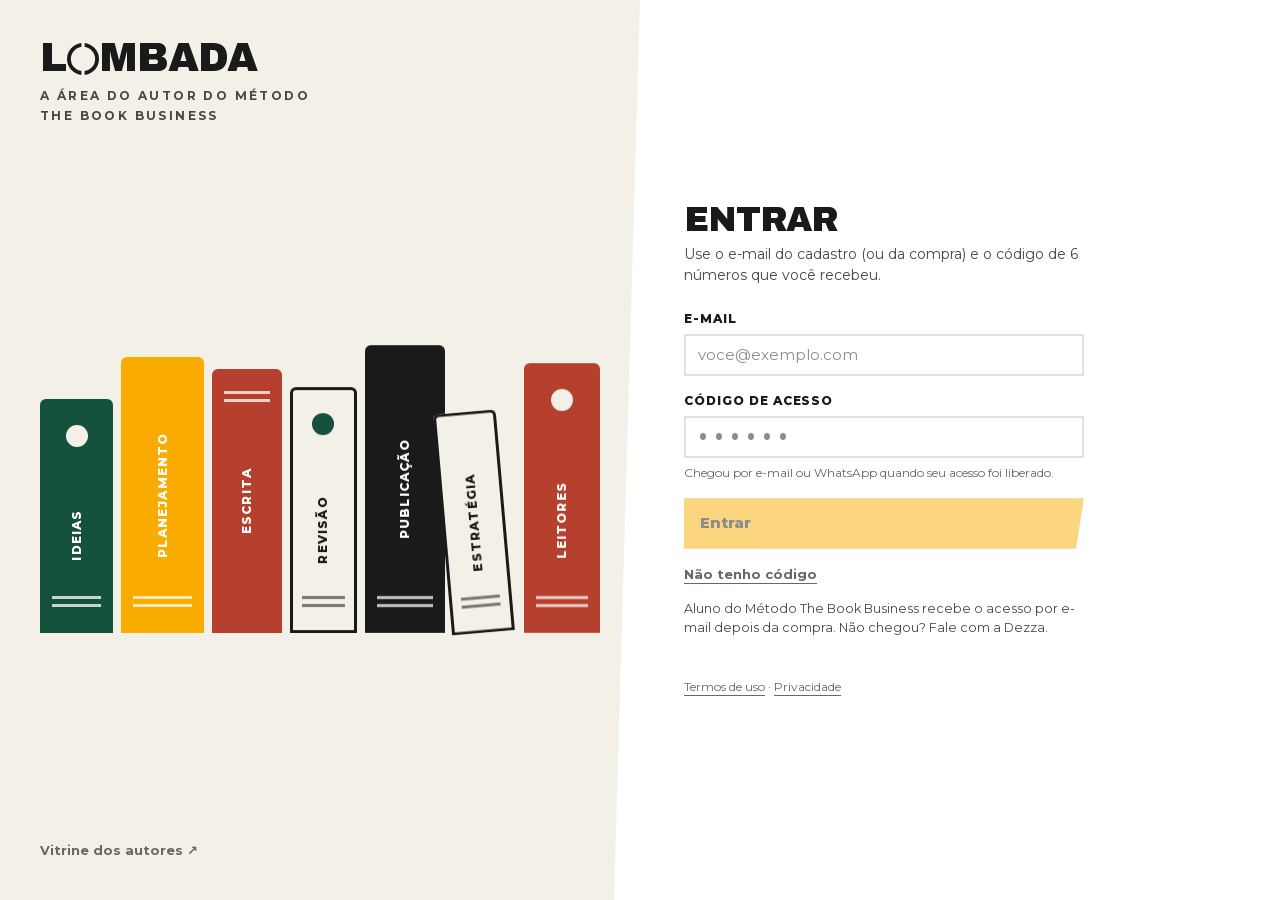
==== index.html @ ae1e1627 "Card: meu texto + paletas" ====
<!doctype html>
<html lang="pt-BR">
  <head>
    <meta charset="UTF-8" />
    <meta name="viewport" content="width=device-width, initial-scale=1.0" />
    <meta name="description" content="LOMBADA: a área do autor do Método The Book Business. Toda semana, o que fazer pelo seu livro." />
    <meta name="theme-color" content="#1a1a1a" />
    <link rel="icon" type="image/svg+xml" href="/favicon.svg" />
    <link rel="preload" href="/fonts/archivo-900-latin.woff2" as="font" type="font/woff2" crossorigin />
    <link rel="preload" href="/fonts/montserrat-400-latin.woff2" as="font" type="font/woff2" crossorigin />
    <style>
@font-face { font-family: 'Archivo'; font-style: normal; font-weight: 700; font-display: swap; src: url('/fonts/archivo-700-latin-ext.woff2') format('woff2'); unicode-range: U+0100-02BA, U+02BD-02C5, U+02C7-02CC, U+02CE-02D7, U+02DD-02FF, U+0304, U+0308, U+0329, U+1D00-1DBF, U+1E00-1E9F, U+1EF2-1EFF, U+2020, U+20A0-20AB, U+20AD-20C0, U+2113, U+2C60-2C7F, U+A720-A7FF; }
@font-face { font-family: 'Archivo'; font-style: normal; font-weight: 700; font-display: swap; src: url('/fonts/archivo-700-latin.woff2') format('woff2'); unicode-range: U+0000-00FF, U+0131, U+0152-0153, U+02BB-02BC, U+02C6, U+02DA, U+02DC, U+0304, U+0308, U+0329, U+2000-206F, U+20AC, U+2122, U+2191, U+2193, U+2212, U+2215, U+FEFF, U+FFFD; }
@font-face { font-family: 'Archivo'; font-style: normal; font-weight: 800; font-display: swap; src: url('/fonts/archivo-800-latin-ext.woff2') format('woff2'); unicode-range: U+0100-02BA, U+02BD-02C5, U+02C7-02CC, U+02CE-02D7, U+02DD-02FF, U+0304, U+0308, U+0329, U+1D00-1DBF, U+1E00-1E9F, U+1EF2-1EFF, U+2020, U+20A0-20AB, U+20AD-20C0, U+2113, U+2C60-2C7F, U+A720-A7FF; }
@font-face { font-family: 'Archivo'; font-style: normal; font-weight: 800; font-display: swap; src: url('/fonts/archivo-800-latin.woff2') format('woff2'); unicode-range: U+0000-00FF, U+0131, U+0152-0153, U+02BB-02BC, U+02C6, U+02DA, U+02DC, U+0304, U+0308, U+0329, U+2000-206F, U+20AC, U+2122, U+2191, U+2193, U+2212, U+2215, U+FEFF, U+FFFD; }
@font-face { font-family: 'Archivo'; font-style: normal; font-weight: 900; font-display: swap; src: url('/fonts/archivo-900-latin-ext.woff2') format('woff2'); unicode-range: U+0100-02BA, U+02BD-02C5, U+02C7-02CC, U+02CE-02D7, U+02DD-02FF, U+0304, U+0308, U+0329, U+1D00-1DBF, U+1E00-1E9F, U+1EF2-1EFF, U+2020, U+20A0-20AB, U+20AD-20C0, U+2113, U+2C60-2C7F, U+A720-A7FF; }
@font-face { font-family: 'Archivo'; font-style: normal; font-weight: 900; font-display: swap; src: url('/fonts/archivo-900-latin.woff2') format('woff2'); unicode-range: U+0000-00FF, U+0131, U+0152-0153, U+02BB-02BC, U+02C6, U+02DA, U+02DC, U+0304, U+0308, U+0329, U+2000-206F, U+20AC, U+2122, U+2191, U+2193, U+2212, U+2215, U+FEFF, U+FFFD; }
@font-face { font-family: 'Montserrat'; font-style: normal; font-weight: 400; font-display: swap; src: url('/fonts/montserrat-400-latin-ext.woff2') format('woff2'); unicode-range: U+0100-02BA, U+02BD-02C5, U+02C7-02CC, U+02CE-02D7, U+02DD-02FF, U+0304, U+0308, U+0329, U+1D00-1DBF, U+1E00-1E9F, U+1EF2-1EFF, U+2020, U+20A0-20AB, U+20AD-20C0, U+2113, U+2C60-2C7F, U+A720-A7FF; }
@font-face { font-family: 'Montserrat'; font-style: normal; font-weight: 400; font-display: swap; src: url('/fonts/montserrat-400-latin.woff2') format('woff2'); unicode-range: U+0000-00FF, U+0131, U+0152-0153, U+02BB-02BC, U+02C6, U+02DA, U+02DC, U+0304, U+0308, U+0329, U+2000-206F, U+20AC, U+2122, U+2191, U+2193, U+2212, U+2215, U+FEFF, U+FFFD; }
@font-face { font-family: 'Montserrat'; font-style: normal; font-weight: 500; font-display: swap; src: url('/fonts/montserrat-500-latin-ext.woff2') format('woff2'); unicode-range: U+0100-02BA, U+02BD-02C5, U+02C7-02CC, U+02CE-02D7, U+02DD-02FF, U+0304, U+0308, U+0329, U+1D00-1DBF, U+1E00-1E9F, U+1EF2-1EFF, U+2020, U+20A0-20AB, U+20AD-20C0, U+2113, U+2C60-2C7F, U+A720-A7FF; }
@font-face { font-family: 'Montserrat'; font-style: normal; font-weight: 500; font-display: swap; src: url('/fonts/montserrat-500-latin.woff2') format('woff2'); unicode-range: U+0000-00FF, U+0131, U+0152-0153, U+02BB-02BC, U+02C6, U+02DA, U+02DC, U+0304, U+0308, U+0329, U+2000-206F, U+20AC, U+2122, U+2191, U+2193, U+2212, U+2215, U+FEFF, U+FFFD; }
@font-face { font-family: 'Montserrat'; font-style: normal; font-weight: 600; font-display: swap; src: url('/fonts/montserrat-600-latin-ext.woff2') format('woff2'); unicode-range: U+0100-02BA, U+02BD-02C5, U+02C7-02CC, U+02CE-02D7, U+02DD-02FF, U+0304, U+0308, U+0329, U+1D00-1DBF, U+1E00-1E9F, U+1EF2-1EFF, U+2020, U+20A0-20AB, U+20AD-20C0, U+2113, U+2C60-2C7F, U+A720-A7FF; }
@font-face { font-family: 'Montserrat'; font-style: normal; font-weight: 600; font-display: swap; src: url('/fonts/montserrat-600-latin.woff2') format('woff2'); unicode-range: U+0000-00FF, U+0131, U+0152-0153, U+02BB-02BC, U+02C6, U+02DA, U+02DC, U+0304, U+0308, U+0329, U+2000-206F, U+20AC, U+2122, U+2191, U+2193, U+2212, U+2215, U+FEFF, U+FFFD; }
@font-face { font-family: 'Montserrat'; font-style: normal; font-weight: 700; font-display: swap; src: url('/fonts/montserrat-700-latin-ext.woff2') format('woff2'); unicode-range: U+0100-02BA, U+02BD-02C5, U+02C7-02CC, U+02CE-02D7, U+02DD-02FF, U+0304, U+0308, U+0329, U+1D00-1DBF, U+1E00-1E9F, U+1EF2-1EFF, U+2020, U+20A0-20AB, U+20AD-20C0, U+2113, U+2C60-2C7F, U+A720-A7FF; }
@font-face { font-family: 'Montserrat'; font-style: normal; font-weight: 700; font-display: swap; src: url('/fonts/montserrat-700-latin.woff2') format('woff2'); unicode-range: U+0000-00FF, U+0131, U+0152-0153, U+02BB-02BC, U+02C6, U+02DA, U+02DC, U+0304, U+0308, U+0329, U+2000-206F, U+20AC, U+2122, U+2191, U+2193, U+2212, U+2215, U+FEFF, U+FFFD; }
@font-face { font-family: 'Montserrat'; font-style: normal; font-weight: 800; font-display: swap; src: url('/fonts/montserrat-800-latin-ext.woff2') format('woff2'); unicode-range: U+0100-02BA, U+02BD-02C5, U+02C7-02CC, U+02CE-02D7, U+02DD-02FF, U+0304, U+0308, U+0329, U+1D00-1DBF, U+1E00-1E9F, U+1EF2-1EFF, U+2020, U+20A0-20AB, U+20AD-20C0, U+2113, U+2C60-2C7F, U+A720-A7FF; }
@font-face { font-family: 'Montserrat'; font-style: normal; font-weight: 800; font-display: swap; src: url('/fonts/montserrat-800-latin.woff2') format('woff2'); unicode-range: U+0000-00FF, U+0131, U+0152-0153, U+02BB-02BC, U+02C6, U+02DA, U+02DC, U+0304, U+0308, U+0329, U+2000-206F, U+20AC, U+2122, U+2191, U+2193, U+2212, U+2215, U+FEFF, U+FFFD; }
    </style>
    <title>LOMBADA</title>
    <script type="module" crossorigin src="/assets/index-BmVOl2tq.js"></script>
    <link rel="stylesheet" crossorigin href="/assets/index-BYDPaC2v.css">
  </head>
  <body>
    <div id="root"></div>
  </body>
</html>
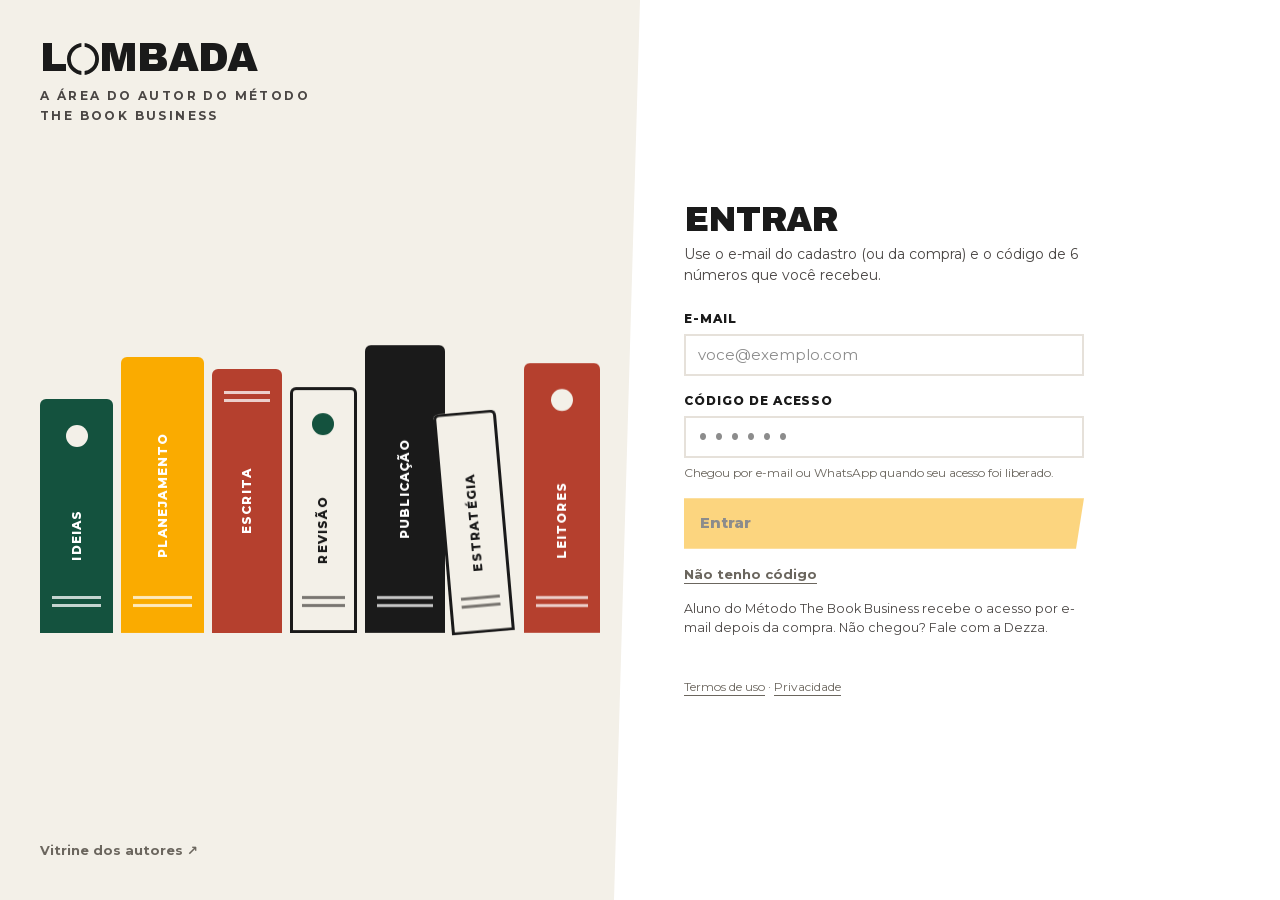
==== commit 7fe37dc1: "Aulas: banner simples + marcar assistida" ====
--- a/index.html
+++ b/index.html
@@ -27,8 +27,8 @@
 @font-face { font-family: 'Montserrat'; font-style: normal; font-weight: 800; font-display: swap; src: url('/fonts/montserrat-800-latin.woff2') format('woff2'); unicode-range: U+0000-00FF, U+0131, U+0152-0153, U+02BB-02BC, U+02C6, U+02DA, U+02DC, U+0304, U+0308, U+0329, U+2000-206F, U+20AC, U+2122, U+2191, U+2193, U+2212, U+2215, U+FEFF, U+FFFD; }
     </style>
     <title>LOMBADA</title>
-    <script type="module" crossorigin src="/assets/index-BmVOl2tq.js"></script>
-    <link rel="stylesheet" crossorigin href="/assets/index-BYDPaC2v.css">
+    <script type="module" crossorigin src="/assets/index-CdJnaxg1.js"></script>
+    <link rel="stylesheet" crossorigin href="/assets/index-GzGWpK1w.css">
   </head>
   <body>
     <div id="root"></div>
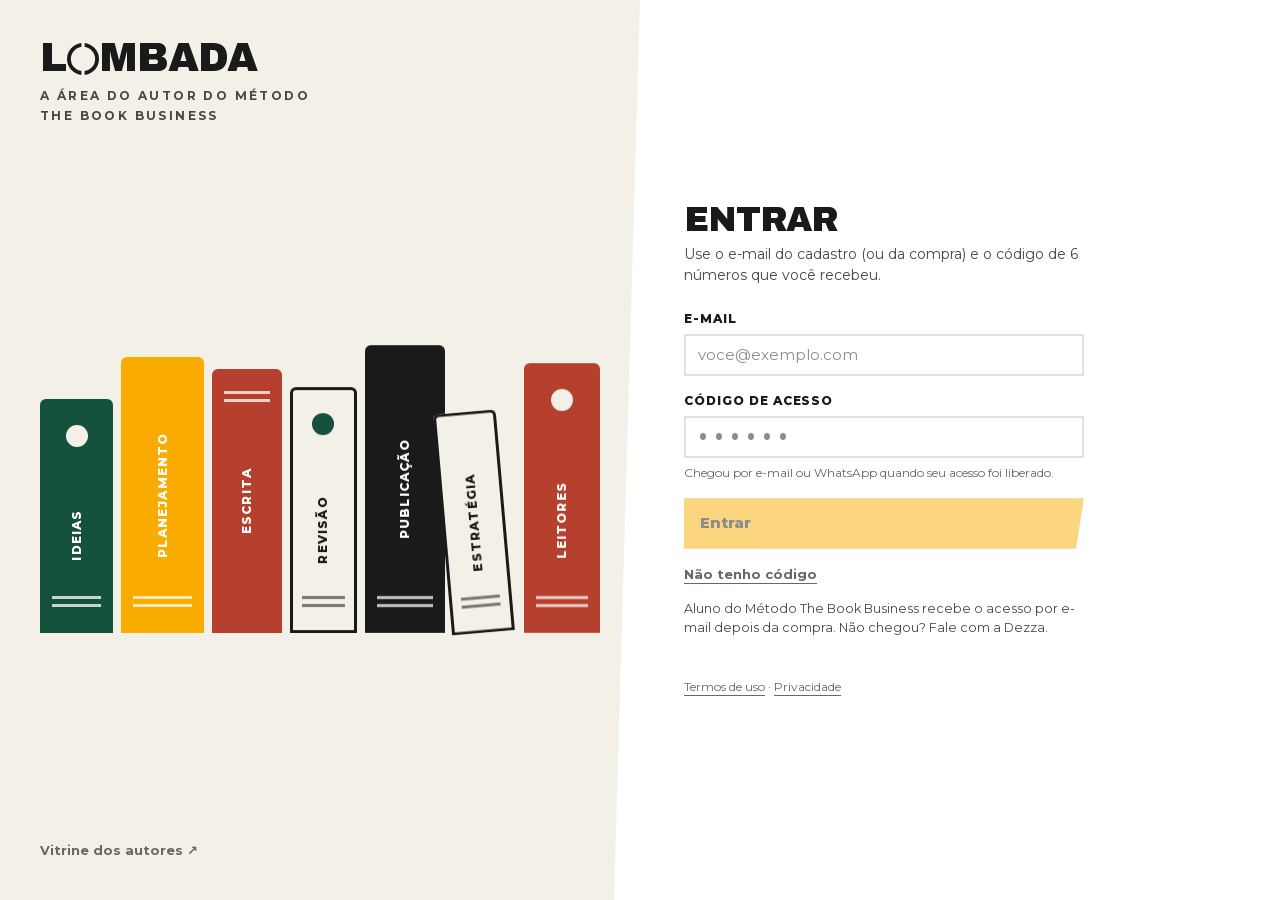
==== commit a2be345f: "Próxima aula depois do Post da semana" ====
--- a/index.html
+++ b/index.html
@@ -27,7 +27,7 @@
 @font-face { font-family: 'Montserrat'; font-style: normal; font-weight: 800; font-display: swap; src: url('/fonts/montserrat-800-latin.woff2') format('woff2'); unicode-range: U+0000-00FF, U+0131, U+0152-0153, U+02BB-02BC, U+02C6, U+02DA, U+02DC, U+0304, U+0308, U+0329, U+2000-206F, U+20AC, U+2122, U+2191, U+2193, U+2212, U+2215, U+FEFF, U+FFFD; }
     </style>
     <title>LOMBADA</title>
-    <script type="module" crossorigin src="/assets/index-CdJnaxg1.js"></script>
+    <script type="module" crossorigin src="/assets/index-DYgcmSOa.js"></script>
     <link rel="stylesheet" crossorigin href="/assets/index-GzGWpK1w.css">
   </head>
   <body>
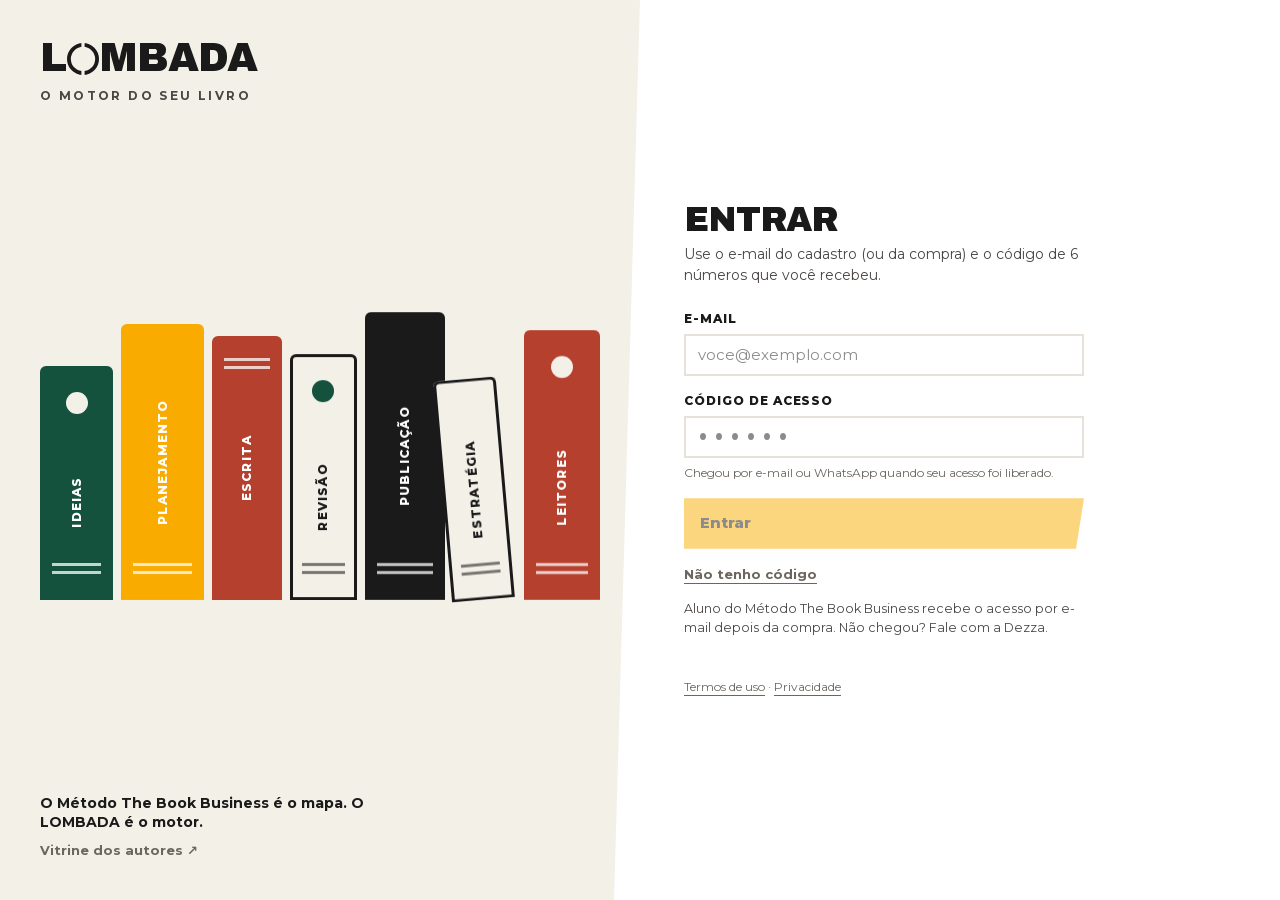
==== commit ba89fdb2: "Posicionamento: o motor do seu livro" ====
--- a/index.html
+++ b/index.html
@@ -3,7 +3,7 @@
   <head>
     <meta charset="UTF-8" />
     <meta name="viewport" content="width=device-width, initial-scale=1.0" />
-    <meta name="description" content="LOMBADA: a área do autor do Método The Book Business. Toda semana, o que fazer pelo seu livro." />
+    <meta name="description" content="LOMBADA: o motor do seu livro. Toda semana, ele diz o que fazer, dá o texto pronto e aponta a aula do Método The Book Business." />
     <meta name="theme-color" content="#1a1a1a" />
     <link rel="icon" type="image/svg+xml" href="/favicon.svg" />
     <link rel="preload" href="/fonts/archivo-900-latin.woff2" as="font" type="font/woff2" crossorigin />
@@ -27,8 +27,8 @@
 @font-face { font-family: 'Montserrat'; font-style: normal; font-weight: 800; font-display: swap; src: url('/fonts/montserrat-800-latin.woff2') format('woff2'); unicode-range: U+0000-00FF, U+0131, U+0152-0153, U+02BB-02BC, U+02C6, U+02DA, U+02DC, U+0304, U+0308, U+0329, U+2000-206F, U+20AC, U+2122, U+2191, U+2193, U+2212, U+2215, U+FEFF, U+FFFD; }
     </style>
     <title>LOMBADA</title>
-    <script type="module" crossorigin src="/assets/index-DYgcmSOa.js"></script>
-    <link rel="stylesheet" crossorigin href="/assets/index-GzGWpK1w.css">
+    <script type="module" crossorigin src="/assets/index-DFAApFkr.js"></script>
+    <link rel="stylesheet" crossorigin href="/assets/index-lFUC5F8p.css">
   </head>
   <body>
     <div id="root"></div>
